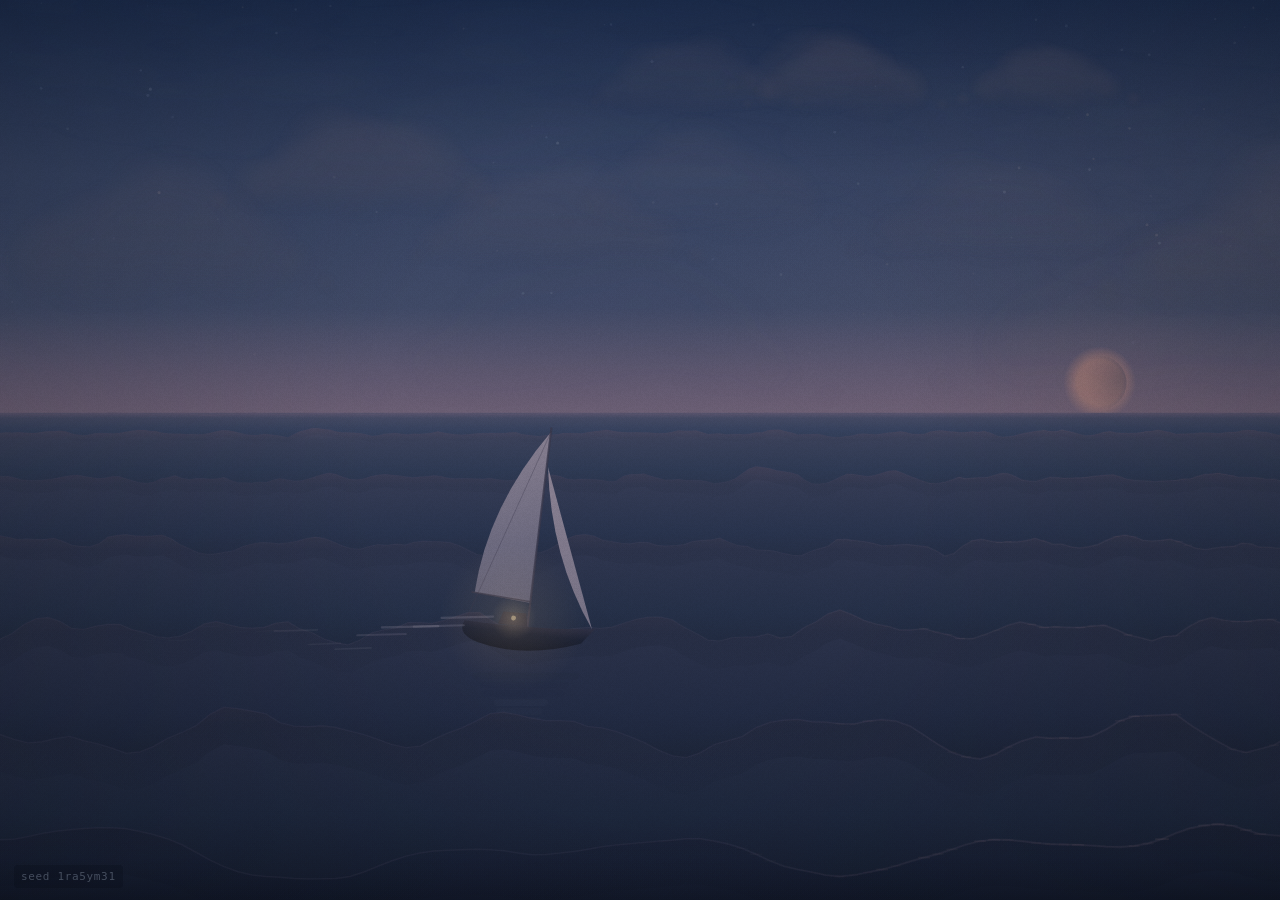
==== index.html @ aa11b09d "feat: endless seeded sea drift A self-sailing ocean scene: a small boat crossing procedural water un" ====
<!doctype html>
<html lang="en">
<head>
<meta charset="utf-8">
<meta name="viewport" content="width=device-width, initial-scale=1, viewport-fit=cover">
<title>slowlight</title>
<meta name="description" content="An endless, self-sailing ocean. Something small and quiet to look at.">
<meta name="color-scheme" content="dark">
<meta name="theme-color" content="#05070c">
<link rel="icon" href="data:image/svg+xml,%3Csvg xmlns='http://www.w3.org/2000/svg' viewBox='0 0 32 32'%3E%3Crect width='32' height='32' fill='%230b1222'/%3E%3Cpath d='M4 22h24l-3 5H7z' fill='%233c4d63'/%3E%3Cpath d='M16 4l7 15h-7z' fill='%23cbbda9'/%3E%3Cpath d='M15 8L9 19h6z' fill='%239aa7b5'/%3E%3C/svg%3E">
<link rel="stylesheet" href="style.css">
</head>
<body>
<canvas id="scene"></canvas>
<p id="seed" aria-label="World seed"></p>
<noscript>
  <p class="fallback">slowlight draws its ocean with JavaScript. Enable it to watch the boat sail.</p>
</noscript>
<script src="js/util.js"></script>
<script src="js/seed.js"></script>
<script src="js/palette.js"></script>
<script src="js/weather.js"></script>
<script src="js/sky.js"></script>
<script src="js/sea.js"></script>
<script src="js/islands.js"></script>
<script src="js/boat.js"></script>
<script src="js/birds.js"></script>
<script src="js/scene.js"></script>
<script src="js/main.js"></script>
</body>
</html>
---- style.css ----
/* slowlight — the page is only a frame for the canvas. */

* { box-sizing: border-box; }

html, body {
  margin: 0;
  padding: 0;
  height: 100%;
  overflow: hidden;
  background: #05070c;
}

body {
  font: 400 12px/1.4 ui-monospace, SFMono-Regular, "SF Mono", Menlo, Consolas, monospace;
  color: #aebbcd;
  -webkit-font-smoothing: antialiased;
}

#scene {
  display: block;
  position: fixed;
  inset: 0;
  width: 100%;
  height: 100%;
  opacity: 0;
  transition: opacity 1.8s ease;
}

/* Fade the first frame in rather than snapping to it. */
.slowlight-ready #scene { opacity: 1; }
.slowlight-stopped #scene { opacity: 1; transition: opacity 0.4s ease; }

#seed {
  position: fixed;
  left: max(14px, env(safe-area-inset-left));
  bottom: max(12px, env(safe-area-inset-bottom));
  margin: 0;
  padding: 4px 7px;
  border-radius: 4px;
  font-size: 11px;
  letter-spacing: 0.06em;
  color: rgba(196, 210, 228, 0.30);
  background: rgba(6, 10, 18, 0.22);
  cursor: pointer;
  user-select: text;
  -webkit-user-select: text;
  opacity: 0;
  transition: opacity 2.4s ease 1.2s, color 0.5s ease, background-color 0.5s ease;
}

.slowlight-ready #seed { opacity: 1; }

#seed:hover,
#seed:focus-visible {
  color: rgba(214, 226, 242, 0.72);
  background: rgba(6, 10, 18, 0.42);
}

#seed.is-copied { color: rgba(214, 226, 242, 0.72); }

.slowlight-stopped #seed {
  opacity: 0;
  transition: opacity 1.2s ease;
  pointer-events: none;
}

.fallback {
  position: fixed;
  inset: 0;
  display: flex;
  align-items: center;
  justify-content: center;
  margin: 0;
  padding: 24px;
  text-align: center;
  color: rgba(196, 210, 228, 0.55);
}

@media (prefers-reduced-motion: reduce) {
  #scene { transition: opacity 0.3s ease; }
  #seed { transition: color 0.3s ease, background-color 0.3s ease; opacity: 1; }
}
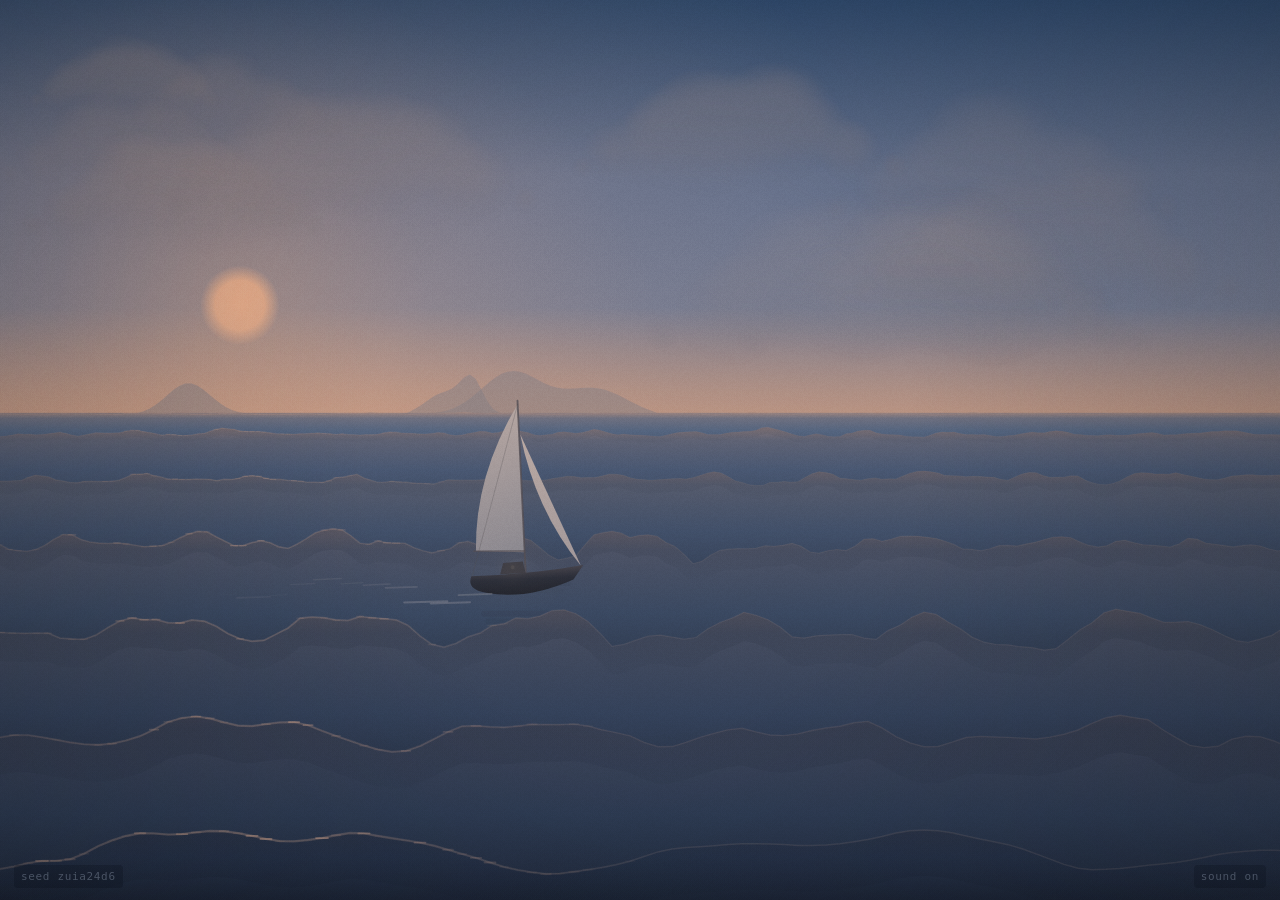
==== commit b79f8670: "feat: synthesised ambient soundscape driven by the scene Sound built from the same world state the p" ====
--- a/index.html
+++ b/index.html
@@ -13,6 +13,10 @@
 <body>
 <canvas id="scene"></canvas>
 <p id="seed" aria-label="World seed"></p>
+<div id="sound" hidden>
+  <input id="sound-level" type="range" min="0" max="100" step="1" value="34" aria-label="Sound volume">
+  <button id="sound-toggle" type="button" aria-pressed="false"></button>
+</div>
 <noscript>
   <p class="fallback">slowlight draws its ocean with JavaScript. Enable it to watch the boat sail.</p>
 </noscript>
@@ -26,6 +30,7 @@
 <script src="js/boat.js"></script>
 <script src="js/birds.js"></script>
 <script src="js/scene.js"></script>
+<script src="js/audio.js"></script>
 <script src="js/main.js"></script>
 </body>
 </html>
--- a/style.css
+++ b/style.css
@@ -64,6 +64,101 @@
   pointer-events: none;
 }
 
+/* The sound control answers the seed label across the bottom of the frame:
+   the same whisper of a chip, brighter under a pointer or focus. The slider
+   stays out of the way until it is wanted, but is always focusable. */
+
+#sound[hidden] { display: none; }
+
+#sound {
+  position: fixed;
+  right: max(14px, env(safe-area-inset-right));
+  bottom: max(12px, env(safe-area-inset-bottom));
+  display: flex;
+  align-items: center;
+  gap: 8px;
+  opacity: 0;
+  transition: opacity 2.4s ease 1.2s;
+}
+
+.slowlight-ready #sound { opacity: 1; }
+
+#sound-toggle {
+  margin: 0;
+  padding: 4px 7px;
+  border: 0;
+  border-radius: 4px;
+  font: inherit;
+  font-size: 11px;
+  letter-spacing: 0.06em;
+  color: rgba(196, 210, 228, 0.30);
+  background: rgba(6, 10, 18, 0.22);
+  cursor: pointer;
+  transition: color 0.5s ease, background-color 0.5s ease;
+}
+
+#sound:hover #sound-toggle,
+#sound-toggle:focus-visible {
+  color: rgba(214, 226, 242, 0.72);
+  background: rgba(6, 10, 18, 0.42);
+}
+
+#sound.is-muted #sound-toggle { color: rgba(196, 210, 228, 0.22); }
+#sound.is-muted:hover #sound-toggle { color: rgba(214, 226, 242, 0.55); }
+
+#sound-level {
+  width: 0;
+  height: 14px;
+  margin: 0;
+  padding: 0;
+  opacity: 0;
+  background: transparent;
+  cursor: pointer;
+  -webkit-appearance: none;
+  appearance: none;
+  transition: width 0.4s ease, opacity 0.4s ease;
+}
+
+#sound:hover #sound-level,
+#sound:focus-within #sound-level { width: 76px; opacity: 1; }
+
+#sound-level::-webkit-slider-runnable-track {
+  height: 2px;
+  border-radius: 1px;
+  background: rgba(196, 210, 228, 0.24);
+}
+#sound-level::-webkit-slider-thumb {
+  -webkit-appearance: none;
+  appearance: none;
+  width: 9px;
+  height: 9px;
+  margin-top: -3.5px;
+  border: 0;
+  border-radius: 50%;
+  background: rgba(214, 226, 242, 0.55);
+}
+#sound-level::-moz-range-track {
+  height: 2px;
+  border-radius: 1px;
+  background: rgba(196, 210, 228, 0.24);
+}
+#sound-level::-moz-range-thumb {
+  width: 9px;
+  height: 9px;
+  border: 0;
+  border-radius: 50%;
+  background: rgba(214, 226, 242, 0.55);
+}
+
+#sound-level:focus-visible,
+#sound-toggle:focus-visible { outline: 1px solid rgba(214, 226, 242, 0.45); outline-offset: 2px; }
+
+.slowlight-stopped #sound {
+  opacity: 0;
+  transition: opacity 1.2s ease;
+  pointer-events: none;
+}
+
 .fallback {
   position: fixed;
   inset: 0;
@@ -79,4 +174,6 @@
 @media (prefers-reduced-motion: reduce) {
   #scene { transition: opacity 0.3s ease; }
   #seed { transition: color 0.3s ease, background-color 0.3s ease; opacity: 1; }
+  #sound { transition: none; opacity: 1; }
+  #sound-level { transition: opacity 0.2s ease; }
 }
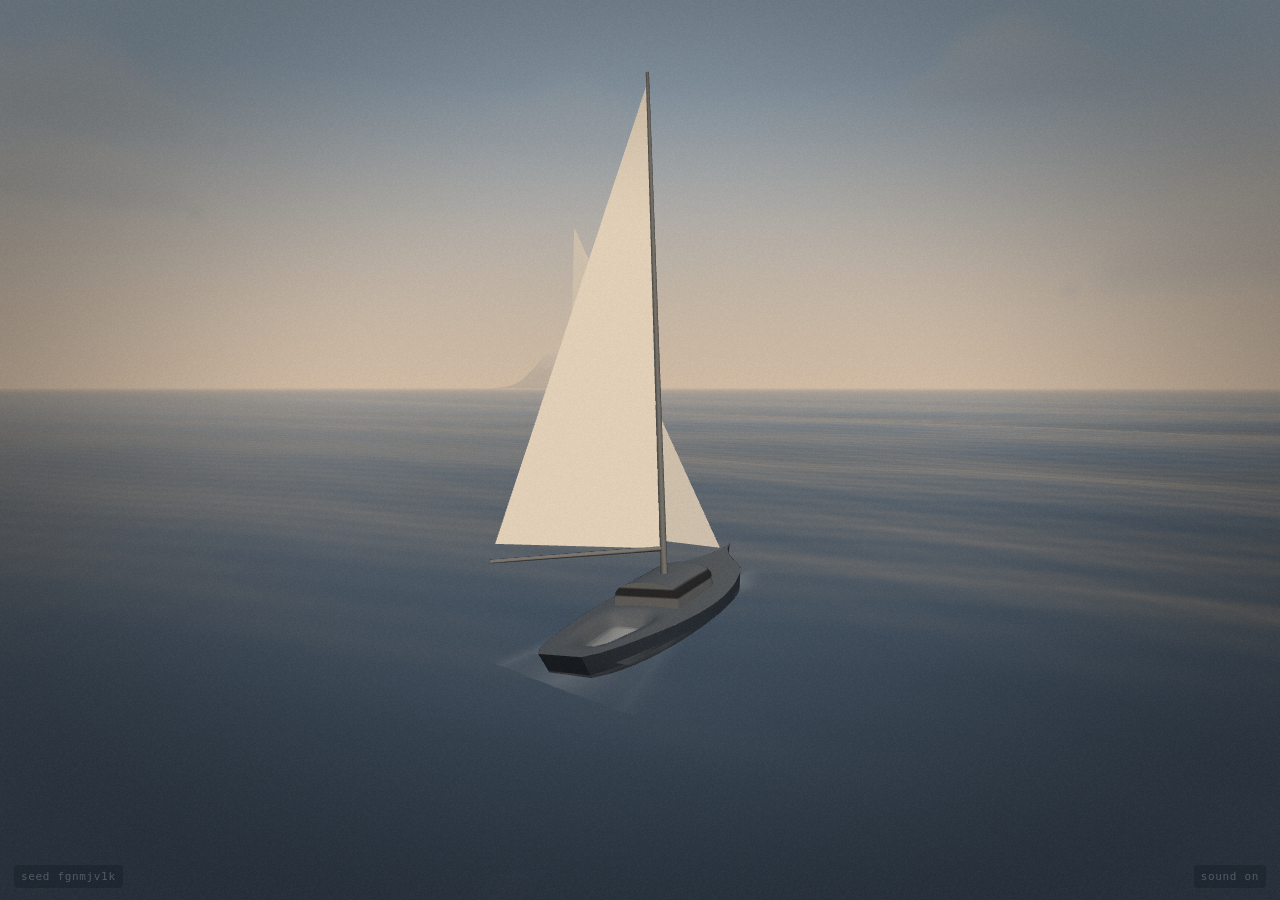
==== commit ebcd7998: "feat: sail her in a real 3D sea, seen from just astern Swaps the perspective. The seven stacked para" ====
--- a/index.html
+++ b/index.html
@@ -17,6 +17,7 @@
   <input id="sound-level" type="range" min="0" max="100" step="1" value="34" aria-label="Sound volume">
   <button id="sound-toggle" type="button" aria-pressed="false"></button>
 </div>
+<p id="notice" hidden></p>
 <noscript>
   <p class="fallback">slowlight draws its ocean with JavaScript. Enable it to watch the boat sail.</p>
 </noscript>
@@ -24,12 +25,17 @@
 <script src="js/seed.js"></script>
 <script src="js/palette.js"></script>
 <script src="js/weather.js"></script>
+<script src="js/gl.js"></script>
+<script src="js/batch.js"></script>
 <script src="js/sky.js"></script>
 <script src="js/sea.js"></script>
 <script src="js/islands.js"></script>
 <script src="js/boat.js"></script>
 <script src="js/birds.js"></script>
+<script src="js/overlay.js"></script>
+<script src="js/camera.js"></script>
 <script src="js/scene.js"></script>
+<script src="js/fallback.js"></script>
 <script src="js/audio.js"></script>
 <script src="js/main.js"></script>
 </body>
--- a/style.css
+++ b/style.css
@@ -16,7 +16,7 @@
   -webkit-font-smoothing: antialiased;
 }
 
-#scene {
+#scene, #still {
   display: block;
   position: fixed;
   inset: 0;
@@ -27,8 +27,30 @@
 }
 
 /* Fade the first frame in rather than snapping to it. */
-.slowlight-ready #scene { opacity: 1; }
-.slowlight-stopped #scene { opacity: 1; transition: opacity 0.4s ease; }
+.slowlight-ready #scene,
+.slowlight-ready #still { opacity: 1; }
+/* Stopped, the drawing buffer is no longer ours to rely on, so the page
+   itself carries the last of the light. */
+.slowlight-stopped #scene { opacity: 0; transition: opacity 0.5s ease; }
+
+/* The still frame is the scene held, so it says so quietly and once. */
+#notice {
+  position: fixed;
+  left: 50%;
+  bottom: max(46px, calc(env(safe-area-inset-bottom) + 38px));
+  transform: translateX(-50%);
+  margin: 0;
+  max-width: min(30rem, calc(100% - 48px));
+  text-align: center;
+  color: rgba(196, 210, 228, 0.42);
+  letter-spacing: 0.04em;
+  opacity: 0;
+  transition: opacity 2.4s ease 1.2s;
+}
+
+.slowlight-ready #notice { opacity: 1; }
+/* A held frame has no voyage to listen to, so the sound goes with it. */
+.slowlight-still #sound { display: none; }
 
 #seed {
   position: fixed;
@@ -172,7 +194,7 @@
 }
 
 @media (prefers-reduced-motion: reduce) {
-  #scene { transition: opacity 0.3s ease; }
+  #scene, #still, #notice { transition: opacity 0.3s ease; }
   #seed { transition: color 0.3s ease, background-color 0.3s ease; opacity: 1; }
   #sound { transition: none; opacity: 1; }
   #sound-level { transition: opacity 0.2s ease; }
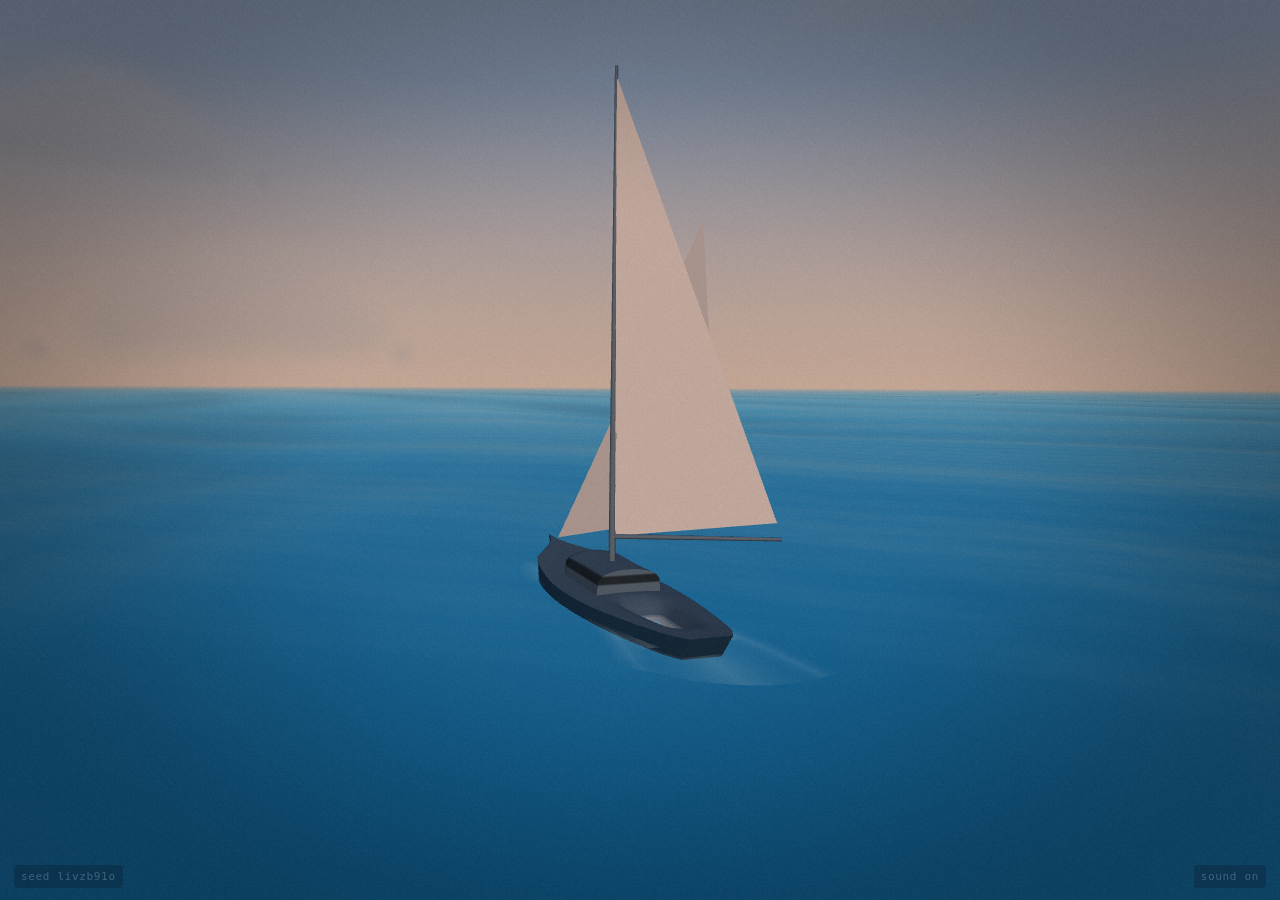
==== commit bfc5bda0: "feat: land worth sailing past, and living water around it The sea had a boat, water and sky in it an" ====
--- a/index.html
+++ b/index.html
@@ -30,6 +30,8 @@
 <script src="js/sky.js"></script>
 <script src="js/sea.js"></script>
 <script src="js/islands.js"></script>
+<script src="js/flotsam.js"></script>
+<script src="js/life.js"></script>
 <script src="js/boat.js"></script>
 <script src="js/birds.js"></script>
 <script src="js/overlay.js"></script>
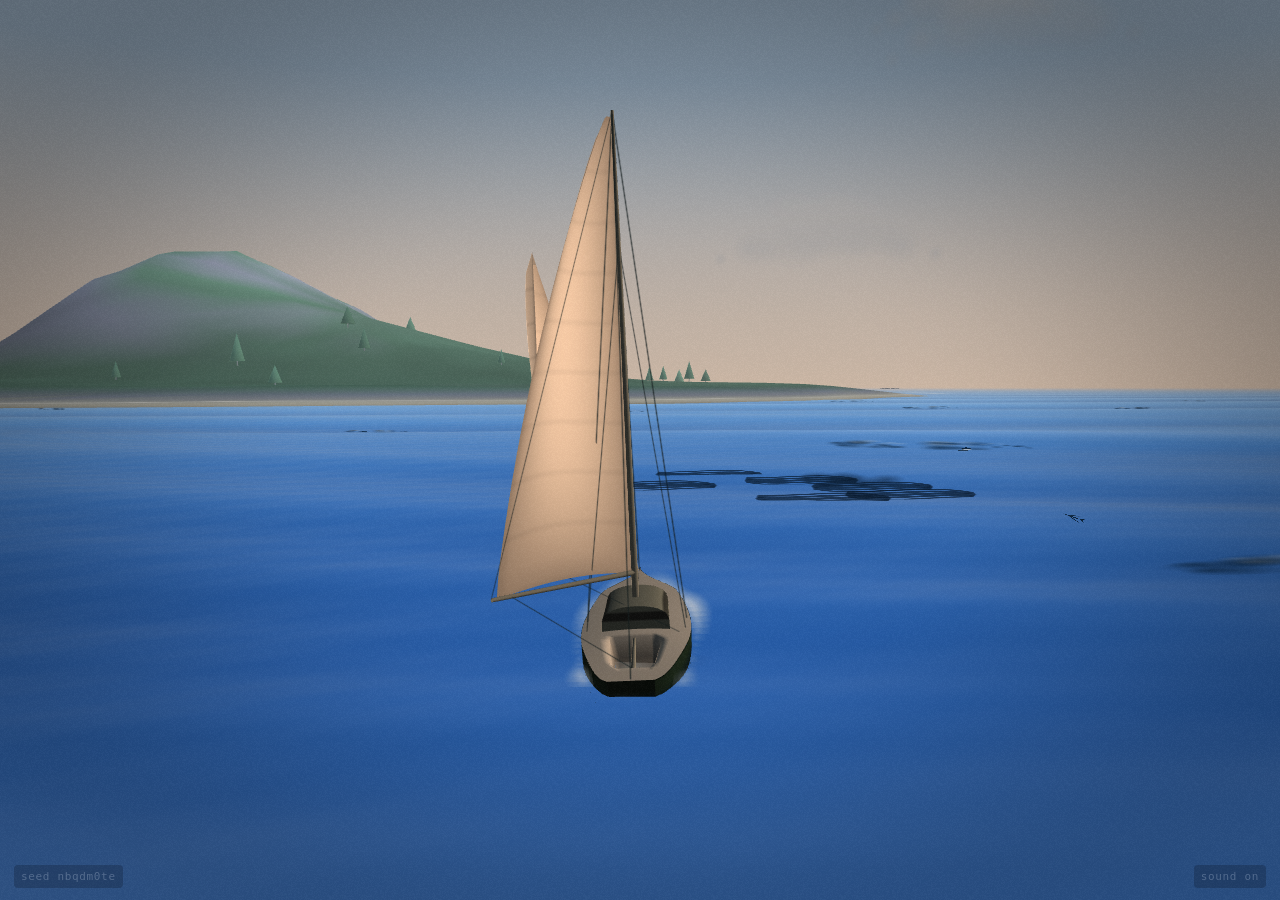
==== commit 04044cb2: "feat: put fish in the water, and stop rationing the whales The sea was empty enough to read as lonel" ====
--- a/index.html
+++ b/index.html
@@ -32,6 +32,7 @@
 <script src="js/islands.js"></script>
 <script src="js/flotsam.js"></script>
 <script src="js/life.js"></script>
+<script src="js/fish.js"></script>
 <script src="js/boat.js"></script>
 <script src="js/birds.js"></script>
 <script src="js/overlay.js"></script>
--- a/style.css
+++ b/style.css
@@ -1,4 +1,4 @@
-/* slowlight — the page is only a frame for the canvas. */
+/* slowlight - the page is only a frame for the canvas. */
 
 * { box-sizing: border-box; }
 
@@ -49,6 +49,9 @@
 }
 
 .slowlight-ready #notice { opacity: 1; }
+/* Stopped, the line is the only thing on the screen, so it should not keep
+   someone waiting three seconds to find out how to start her again. */
+.slowlight-stopped #notice { opacity: 1; transition: opacity 0.7s ease 0.35s; }
 /* A held frame has no voyage to listen to, so the sound goes with it. */
 .slowlight-still #sound { display: none; }
 
